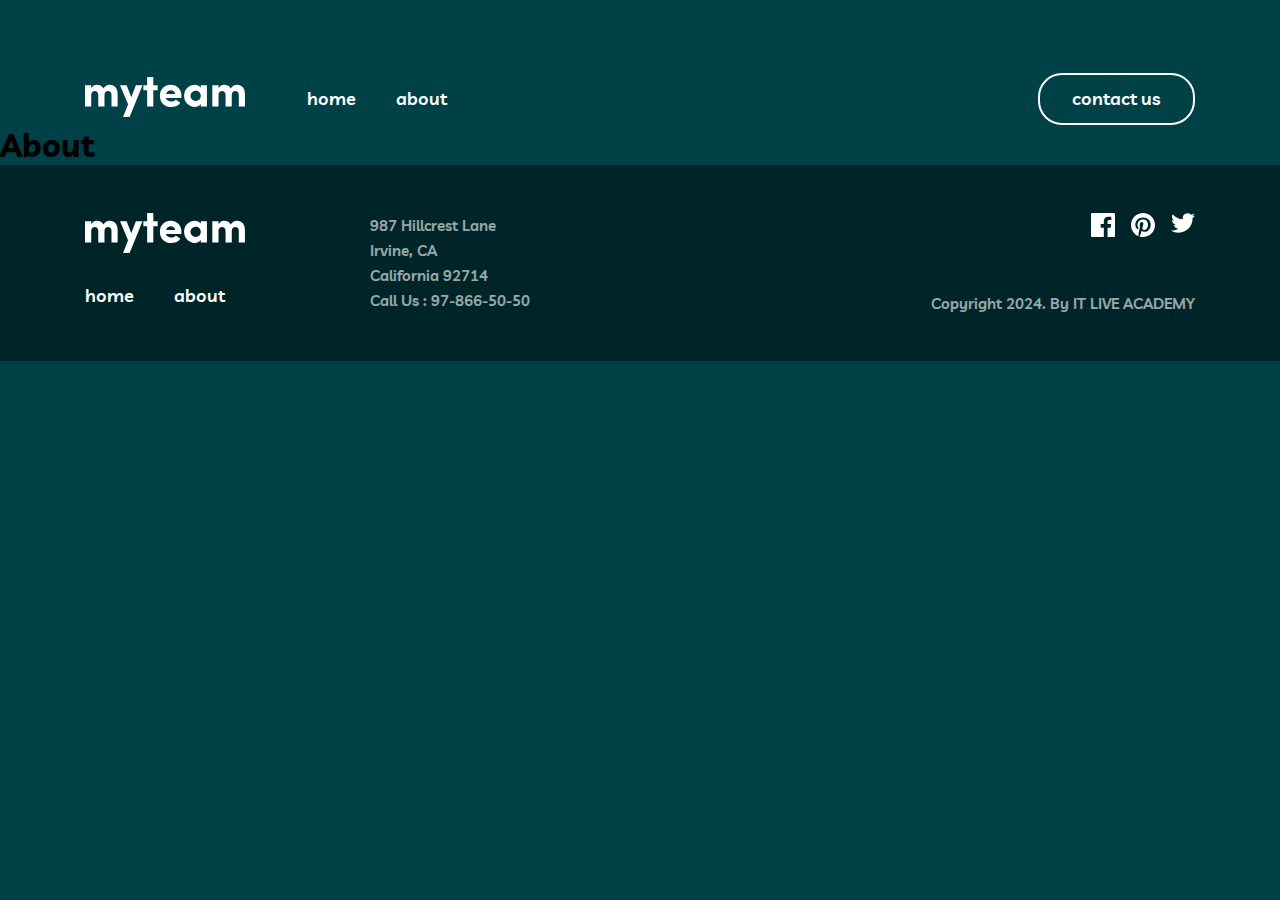
==== about.html @ dbf1fd22 "header and footer section add about  and contact page" ====
<!DOCTYPE html>
<html lang="en">
<head>
  <meta charset="UTF-8">
  <meta name="viewport" content="width=device-width, initial-scale=1.0">

  <link rel="icon" type="image/png" sizes="32x32" href="./img/favicon-32x32.png">
  
  <title>About Page | myteam website </title>
    <!-- links main.css file -->
    <link rel="stylesheet" href="./css/main.css">
</head>
<body>

     <!-- SITE-HEADER -->
  <div class="site-header-hero">
    <header class="site-header header">
      <div class="container d-flex">
        <a href="#!" class="site-header__logo logo">
          <img src="./img/logo.svg" alt="Site logo" class="logo-image">
        </a>

        <div class="site-menu__bar">
          <span class="site-menu__line"></span>
        </div>
        <nav class="header-nav nav">
          <ul class="nav-list">
            <li class="nav-item">
              <a href="./index.html" class="nav-link">home</a>
            </li>
            <li class="nav-item">
              <a href="./about.html" class="nav-link">about</a>
            </li>
          </ul>
          <a href="#!" class="site-header__link contact-us primary-btn">contact us</a>
          
        </nav>
       
      </div>
    </header>
   
   
  </div>
  <!-- SITE-HEADER -->

  <!-- about-section -->
  <section class="about">
    <h1>About</h1>
  </section>
    <!-- about-section -->

     <!-- SITE-FOOTER -->
  <footer class="site-footer">
    <div class="container">
      <div class="footer-info">
        <div class="footer-menu">
          <div class="footer-menu__list">
            <a href="" class="footer-logo logo">
              <img src="./img/logo.svg" alt="Site logo" class="footer-logo__image">
            </a>
            <ul class="nav-list">
              <li class="nav-item">
                <a href="#!" class="nav-link">home</a>
              </li>
              <li class="nav-item">
                <a href="#!" class="nav-link">about</a>
              </li>
            </ul>
          </div>
          <p class="footer-contact">
            987  Hillcrest Lane <br>Irvine, CA <br> California  92714 <br>Call Us : <a href="tel:998978665050" class="footer-contact__phone">97-866-50-50</a>
          </p>
        </div>
        <div class="footer-social social">
          <ul class="social-list">
            <a href="#!" class="social-link">
              <svg xmlns="http://www.w3.org/2000/svg" width="24" height="24" viewBox="0 0 24 24" fill="none">
                <path d="M22.675 0H1.325C0.593 0 0 0.593 0 1.325V22.676C0 23.407 0.593 24 1.325 24H12.82V14.706H9.692V11.084H12.82V8.413C12.82 5.313 14.713 3.625 17.479 3.625C18.804 3.625 19.942 3.724 20.274 3.768V7.008L18.356 7.009C16.852 7.009 16.561 7.724 16.561 8.772V11.085H20.148L19.681 14.707H16.561V24H22.677C23.407 24 24 23.407 24 22.675V1.325C24 0.593 23.407 0 22.675 0Z" fill="currentColor"/>
                </svg>
            </a>
            <a href="#!" class="social-link">
              <svg xmlns="http://www.w3.org/2000/svg" width="24" height="24" viewBox="0 0 24 24" fill="none">
                <path d="M12 0C5.373 0 0 5.372 0 12C0 17.084 3.163 21.426 7.627 23.174C7.522 22.225 7.427 20.769 7.669 19.733C7.887 18.796 9.076 13.768 9.076 13.768C9.076 13.768 8.717 13.049 8.717 11.986C8.717 10.318 9.684 9.072 10.888 9.072C11.911 9.072 12.406 9.841 12.406 10.762C12.406 11.791 11.751 13.33 11.412 14.757C11.129 15.951 12.011 16.926 13.189 16.926C15.322 16.926 16.961 14.677 16.961 11.431C16.961 8.558 14.897 6.549 11.949 6.549C8.535 6.549 6.531 9.11 6.531 11.756C6.531 12.787 6.928 13.894 7.424 14.494C7.522 14.613 7.536 14.718 7.507 14.839L7.174 16.199C7.121 16.419 7 16.466 6.772 16.36C5.273 15.662 4.336 13.471 4.336 11.711C4.336 7.926 7.086 4.449 12.265 4.449C16.428 4.449 19.663 7.416 19.663 11.38C19.663 15.516 17.056 18.844 13.436 18.844C12.22 18.844 11.077 18.213 10.686 17.466L9.938 20.319C9.667 21.362 8.936 22.669 8.446 23.465C9.57 23.812 10.763 24 12 24C18.627 24 24 18.627 24 12C24 5.372 18.627 0 12 0Z" fill="currentColor"/>
                </svg>
            </a>
            <a href="#!" class="social-link">
              <svg xmlns="http://www.w3.org/2000/svg" width="24" height="20" viewBox="0 0 24 20" fill="none">
                <path d="M24 2.55699C23.117 2.94899 22.168 3.21299 21.172 3.33199C22.189 2.72299 22.97 1.75799 23.337 0.607986C22.386 1.17199 21.332 1.58199 20.21 1.80299C19.313 0.845986 18.032 0.247986 16.616 0.247986C13.437 0.247986 11.101 3.21399 11.819 6.29299C7.728 6.08799 4.1 4.12799 1.671 1.14899C0.381 3.36199 1.002 6.25699 3.194 7.72299C2.388 7.69699 1.628 7.47599 0.965 7.10699C0.911 9.38799 2.546 11.522 4.914 11.997C4.221 12.185 3.462 12.229 2.69 12.081C3.316 14.037 5.134 15.46 7.29 15.5C5.22 17.123 2.612 17.848 0 17.54C2.179 18.937 4.768 19.752 7.548 19.752C16.69 19.752 21.855 12.031 21.543 5.10599C22.505 4.41099 23.34 3.54399 24 2.55699Z" fill="currentColor"/>
                </svg>
            </a>
          </ul>
          <p class="footer-text">Copyright 2024. By IT LIVE ACADEMY</p>
        </div>
        
      </div>
    </div>
  </footer>
  <!-- SITE-FOOTER -->
  

</body>
</html>
---- css/main.css ----
@import url(./fonts.css);

/* CUSTOM PROPS */

:root {
    --Midnight-Green: #014E56;
    --Light-Coral: #F67E7E;
    --White: #fff;
    --Rapture-Blue: #79C8C7;
    --Police-Blue: #2C6269;
    --Deep-Jungle-Green: #004047;
    --Sacramento-State-Green: #012F34;
    --Dark-Green: #002529;
    --Levvic-font: "Livvic";
}

/* GLOBAL STYLES */

* {
    margin: 0;
    padding: 0;
    box-sizing: border-box;
}

a {
    text-decoration: none;
}

ul {
    list-style: none;
}

/* CONTAINER */

.container {
    max-width: 1158px;
    width: 100%;
    padding-left: 24px;
    padding-right: 24px;
    margin: auto;
}
/* BODY */

body {
    background-color: var(--Deep-Jungle-Green);
    font-family: var(--Levvic-font);
    /* height: 2000px; */
}

/* D-FLEX */
.d-flex {
    display: flex;
    justify-content: space-between;
    align-items: center;
    overflow: hidden;
}
/* ALL-BTN */
.primary-btn {
    display: block;
    padding: 10px 32px;
    border-radius: 24px;
    border: 2px solid var(--White);
    text-align: center;
    font-family: var(--Levvic-font);
    font-weight: 600;
    line-height: 28px;
    font-size: 18px;
    background-color: transparent;
    width: max-content;
    color: var(--White);
    transition: .4s;
   
}

.primary-btn:hover {
    background-color: var(--White);
    color: var(--Dark-Green);
    cursor: pointer;
}

.primary-btn:active {
    opacity: 0.25;
    background-color: transparent;
    color: var(--White);
}

.secondary-btn {
    display: block;
    padding: 10px 32px;
    border-radius: 24px;
    border: 2px solid var(--White);
    text-align: center;
    font-family: var(--Levvic-font);
    font-weight: 600;
    line-height: 28px;
    font-size: 18px;
    background-color: var(--White);
    width: max-content;
    color: var(--Dark-Green);
    transition: .4s;
}

.secondary-btn:hover {
    background-color: var(--Rapture-Blue);
    border: 2px solid var(--Rapture-Blue);
}

.secondary-btn:active {
    opacity: 0.25;
    background-color: var(--White);
    color: var(--Dark-Green);
}

/* SITE-HEADER */

.site-header-hero {
    overflow: hidden;
}
.site-header {
    padding-top: 73px;
}
.nav {
    width: 80%;
    display: flex;
    align-items: center;
    column-gap: 80px;
    justify-content: space-between;
}

.logo {
    display: block;
}
.logo-image {
    width: 160px;
    height: 40px;
    object-fit: cover;
}
.nav-list {
    display: flex;
    column-gap: 40px;
}

.nav-link {
    color: var(--White);
    font-size: 18px;
    font-weight: 600;
    line-height: 28px;
    transition: .4s;
    
}

.nav-link:hover {
    color: var(--Light-Coral);
    cursor: pointer;
}


/* SITE-HEADER */


/* SITE-HERO */

.site-hero {
    /* padding-top: 129px; */
    display: flex;
    align-items: center;
    height: 100vh;
    position: relative;
}

.site-hero__title {
    max-width: 635px;
    width: 100%;
    font-size: 100px;
    font-weight: 700;
    line-height: 100px;
    color: var(--White);
}
.site-hero__span {
    color: var(--Light-Coral);
}

.site-hero__desc {
    max-width: 445px;
    width: 100%;
    color: var(--White);
    font-size: 18px;
    font-weight: 600;
    line-height: 28px;
}

.site-hero__bottom--img {
    position: absolute;
    bottom: 0;
    object-fit: cover;
   
}

.site-hero__desc::before {
    content: "";
    display: block;
    width: 50px;
    height: 4px;
    background-color: var(--Rapture-Blue);
    margin-bottom: 79px;

}

.site-hero__content::before {
    content: url(../img/bg-befor.png);
    position: absolute;
    left: -10px;
}
/* SITE-HERO */

/* OFFER SECTION */
.offer {
    background-color: var(--Dark-Green);
    padding-top: 198px;
    padding-bottom: 198px;
    position: relative;
    overflow: hidden;
}

.offer::after {
    content: url(../img/bg-pattern-home-3.svg);
    position: absolute;
    right: -100px;
    bottom: 0;
}

.offer-content {
    display: flex;
    justify-content: space-between;
}
.offer-title {
    max-width: 445px;
    width: 100%;
    font-size: 48px;
    font-weight: 700;
    line-height: 48px;
    color: var(--White);
    position: relative;
   
}
.offer-title::before {
    content: "";
    display: block;
    width: 50px;
    height: 4px;
    background-color: var(--Light-Coral);
    position: absolute;
    top: -54px;

 
}

.offer-bulid {
    display: flex;
    flex-direction: column;
    row-gap: 32px;
}
.offer-bulid__item {
    display: flex;
    column-gap: 23px;
    /* align-items: center; */
   
}
.offer-bulid__desc {
    display: flex;
    flex-direction: column;
    row-gap: 16px;
}
.offer-bulid__title {
    color: var(--Light-Coral);
    font-size: 18px;
    font-weight: 700;
    line-height: 28px;
}
.offer-bulid__text {
    max-width: 445px;
    width: 100%;
    font-size: 15px;
    font-weight: 600;
    line-height: 25px;
    opacity: .8;
    color: var(--White);

}
/* OFFER SECTION */

/* DELIVERY SECTION */
.delivery {
    padding-top: 140px;
    padding-bottom: 140px;
    position: relative;
}

.delivery::before {
    content: url(../img/bg-pattern-home-4-about-3.svg);
    position: absolute;
    top: 0;
}

.delivery::after {
    content: url(../img/bg-pattern-home-5.svg);
    position: absolute;
    bottom: 0;
    right: 0;
}

.delivery-content {
    display: flex;
    flex-direction: column;
    row-gap: 56px;
}
.delivery-title {
    max-width: 932px;
    width: 100%;
    text-align: center;
    font-size: 48px;
    font-weight: 700;
    line-height: 48px;
    color: var(--White);
    margin: auto;
}
.delivery-title::after {
    content: "success stories.";
    color: var(--Rapture-Blue);
}
.delivery-cards {
    display: flex;
   column-gap: 30px;
}
.delivery-card {
    max-width: 350px;
    width: 100%;
    text-align: center;
}
.delivery-card__desc {
    color: var(--White);
    font-size: 15px;
    font-weight: 600;
    line-height: 25px;
    display: flex;
   
    flex-direction: column;
    align-items: center;
    position: relative;
}

.delivery-card__desc::before {
    content: url(../img/icon-quotes.svg);
    position: absolute;
    top: -30%;
    text-align: center;
    z-index: -1;
   
}
.delivery-card__body {
    margin-top: 24px;
    margin-bottom: 32px;
}
.delivery-card__name {
    color: var(--Rapture-Blue);
    font-size: 18px;
    font-weight: 700;
    line-height: 28px;
}
.delivery-card__jobs {
    font-size: 13px;
    font-weight: 500;
    line-height: 18px;
    color: var(--White);
    font-style: italic;
}
.delivery-card__ava {
    width: 62px;
    height: 62px;
    border-radius: 50%;
    overflow: hidden;
    border: 2px solid #C4FFFE;
    margin: auto;
}
.delivery-card__ava--img {
    width: 100%;
    height: 100%;
    border-radius: 50%;
    object-fit: cover;
}
/* DELIVERY SECTION */

/* CONTACT SECTION */

.contact {
    background-color: var(--Light-Coral);
    padding-top: 76px;
    padding-bottom: 76px;
    position: relative;
    overflow: hidden;
}
.contact::before {
    content: url(../img/bg-pattern-home-6-about-5.svg);
    position: absolute;
    bottom: -5px;
}
.contact-content {
    display: flex;
    justify-content: space-around;
    align-items: center;
}
.contact-title {
    font-size: 48px;
    font-weight: 700;
    line-height: 48px;
    color: var(--Sacramento-State-Green);
}
.contact-btn {
    border: 2px solid var(--Sacramento-State-Green);
    color: var(--Sacramento-State-Green);
}

.contact-btn:hover {
    background-color: var(--Sacramento-State-Green);
    color: var(--White);
}


/* CONTACT SECTION */


/* SITE FOOTER */
.site-footer {
    background-color: var(--Dark-Green);
    padding-top: 48px;
    padding-bottom: 48px;
}
.footer-info {
    display: flex;
    justify-content: space-between;
}
.footer-menu {
    display: flex;
    column-gap: 125px;
}
.footer-menu__list {
    display: flex;
    flex-direction: column;
    row-gap: 25px;
}

.footer-logo__image {
}


.footer-contact {
    color: var(--White);
    font-size: 15px;
    font-weight: 600;
    line-height: 25px;
    opacity: .6;
}
.footer-contact__phone {
    color: var(--White);
}

.social {
    text-align: end;
    display: flex;
    flex-direction: column;
    justify-content: space-between;
}
.social-list {
    display: flex;
    column-gap: 16px;
    justify-content: flex-end;
}

.footer-text {
    font-size: 15px;
    font-weight: 600;
    color: var(--White);
    opacity: 0.6;
}
.social-link {
    color: var(--White);
    transition: .4s;
}
.social-link:hover {
    color: var(--Light-Coral);
}
/* SITE FOOTER */
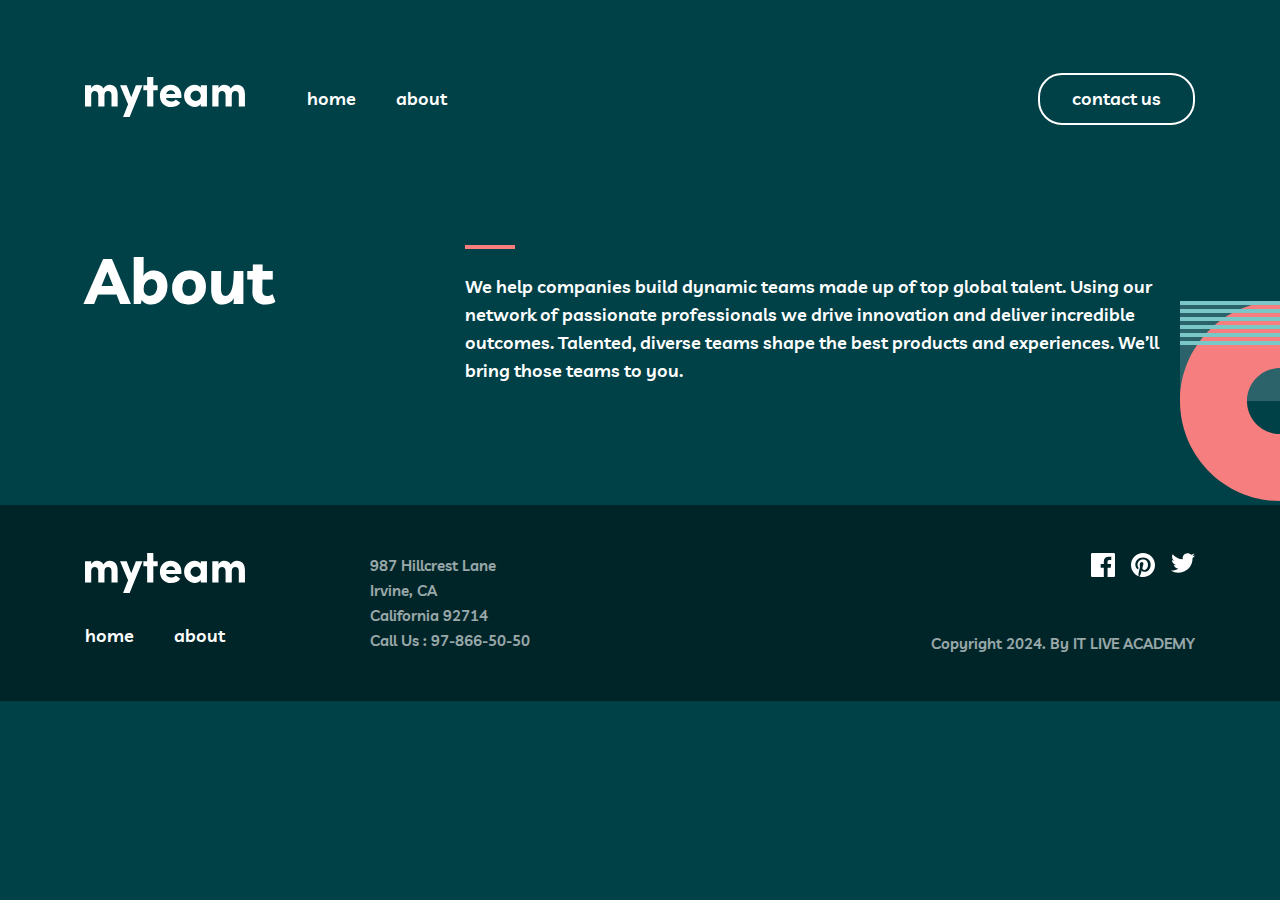
==== commit e86a438e: "add about page about companies section" ====
--- a/about.html
+++ b/about.html
@@ -9,6 +9,8 @@
   <title>About Page | myteam website </title>
     <!-- links main.css file -->
     <link rel="stylesheet" href="./css/main.css">
+    <!-- links medida css file -->
+    <link rel="stylesheet" href="./css/media.css">
 </head>
 <body>
 
@@ -45,7 +47,14 @@
 
   <!-- about-section -->
   <section class="about">
-    <h1>About</h1>
+      <div class="about-companies">
+        <div class="container">
+         <div class="about-content">
+          <h1 class="about-title">About</h1>
+          <p class="about-desc">We help companies build dynamic teams made up of top global talent. Using our network of passionate professionals we drive innovation and deliver incredible outcomes. Talented, diverse teams shape the best products and experiences. We’ll bring those teams to you.</p>
+         </div>
+        </div>
+      </div>
   </section>
     <!-- about-section -->
 
--- a/css/main.css
+++ b/css/main.css
@@ -429,6 +429,54 @@
 /* CONTACT SECTION */
 
 
+/* ABOUT PAGE */
+
+    /* ABOUT COMPANIES */
+    .about-companies {
+        padding-top: 120px;
+        padding-bottom: 120px;
+        position: relative;
+        overflow: hidden;
+    }
+    .about-companies::after {
+        content: url(../img/bg-pattern-about-1-mobile-nav-1.svg);
+        position: absolute;
+        right: -100px;
+        bottom: 0;
+    }
+    .about-content {
+        display: flex;
+        justify-content: space-between;
+    }
+    .about-title {
+        color: var(--White);
+        font-size: 64px;
+        font-weight: 700;
+        line-height: 70px;
+    }
+    .about-desc {
+        max-width: 730px;
+        width: 100%;
+        font-size: 18px;
+        font-weight: 600;
+        line-height: 28px;
+        color: var(--White);
+        display: flex;
+        flex-direction: column;
+        row-gap: 24px;
+    }
+
+    .about-desc::before {
+        content: "";
+        display: block;
+        width: 50px;
+        height: 4px;
+        background-color: var(--Light-Coral);
+    }
+    /* ABOUT COMPANIES */
+/* ABOUT PAGE */
+
+
 /* SITE FOOTER */
 .site-footer {
     background-color: var(--Dark-Green);
--- a/css/media.css
+++ b/css/media.css
@@ -0,0 +1,346 @@
+@media only screen and (max-width: 768px) {
+    .site-header  {
+        padding-top: 64px;
+    }
+    .logo {
+        margin-right: 48px;
+    }
+
+    .container {
+        padding-left: 40px;
+        padding-right: 40px;
+    }
+    .site-hero__content {
+        display: flex;
+        flex-direction: column;
+        text-align: center;
+        row-gap: 24px;
+    }
+    .site-hero__content::before {
+        display: none;
+    }
+    .site-hero__title {
+        font-size: 64px;
+        line-height: 56px;
+        margin-top: 100px;
+    }
+    .site-hero__desc {
+        max-width: 457px;
+        width: 100%;
+        font-size: 15px;
+        font-weight: 600;
+        line-height: 28px;
+    }
+    .site-hero__desc::before {
+        display: none;
+    }
+    .site-hero__text {
+        display: flex;
+        flex-direction: column;
+        row-gap: 100px;
+    }
+    .site-hero__bottom--img {
+        position: unset;
+    }
+
+    /* OFFER SECTION */
+    .offer {
+        padding-top: 136px;
+        padding-bottom: 136px;
+    }
+
+    .offer::after {
+        top: 0;
+    }
+    .offer-content {
+        max-width: 573px;
+        width: 100%;
+        margin: auto;
+        flex-wrap: wrap;
+        row-gap: 64px;
+    }
+    .offer-title {
+        font-size: 32px;
+        line-height: 32px;
+    }
+    .offer-bulid__text  {
+        max-width: 478px;
+        width: 100%;
+    }
+    /* OFFER SECTION */
+
+    /* DELIVERY SECTION */
+    .delivery-content {
+        max-width: 573px;
+        width: 100%;
+        margin: auto;
+        display: flex;
+        flex-direction: column;
+        row-gap: 84px;
+    }
+    .delivery  {
+        padding-top: 100px;
+        padding-bottom: 100px;
+    }
+    .delivery-title  {
+        font-size: 38px;
+        line-height: 32px;
+    }
+    .delivery-cards {
+        flex-wrap: wrap;
+        width: 100%;
+        justify-content: center;
+        row-gap: 84px;
+    }
+    .delivery-card {
+        max-width: unset;
+        width: 100%;
+        text-align: center;
+    }
+    /* DELIVERY SECTION */
+
+    /* CONTACT SECTION */
+    .contact::before {
+        content: url(../img/bg-pattern-home-6-about-5.svg);
+        position: absolute;
+        bottom: -14%;
+    }
+    .contact-content {
+        justify-content: space-evenly;
+    }
+    .contact-title  {
+        font-size: 32px;
+        line-height: 32px;
+    }
+    /* CONTACT SECTION */
+
+    /* SITE FOOTER */
+    .site-footer {
+        padding-top: 56px;
+        padding-bottom: 56px;
+    }
+    .footer-info {
+        flex-wrap: wrap;
+        display: unset;
+        row-gap: 34px;
+    }
+    .footer-menu {
+       justify-content: space-between;
+       margin-bottom: 34px;
+    }
+    .social {
+        flex-direction: row;
+        justify-content: space-between;
+    }
+    .footer-contact {
+        text-align: end;
+    }
+    /* SITE FOOTER */
+}
+
+ @media only screen and (max-width: 576px) { 
+    .site-header {
+        overflow-x: scroll;
+    }
+    .container {
+        padding-left: 24px;
+        padding-right: 24px;
+    }
+
+    .site-menu__bar {
+        width: 20px ;
+        height: 17px;
+        z-index: 99 ;
+        display: flex;
+        flex-direction: column;
+        justify-content: center;
+    }
+    .site-menu__line {
+        display: block !important;
+        width: 100%;
+        height: 2px;
+        background-color: var(--White);
+        position: relative;
+        transition: .4s;
+    }
+    .site-menu__line::before {
+        content: "";
+        display: block;
+        width: 100%;
+        height: 100%;
+        background-color: var(--White);
+        position: absolute;
+        top: -6px;
+        transition: .4s;
+    }
+    .site-menu__line::after {
+        content: "";
+        display: block;
+        width: 100%;
+        height: 100%;
+        background-color: var(--White);
+        position: absolute;
+        top: 6px;
+        transition: .4s;
+    }
+
+    .site-menu__bar:hover .site-menu__line::before {
+        transform: rotate(45deg);
+        top: 0;
+       
+    }
+    .site-menu__bar:hover .site-menu__line::after {
+        transform: rotate(-45deg);
+        top: 0;
+       
+    }
+
+    .site-menu__bar:hover .site-menu__line {
+        background-color: transparent;
+    }
+
+    .site-menu__bar:hover ~ .nav {
+        opacity: 1;
+    }
+    .nav {
+        position: absolute;
+        top: 0;
+        right: 0;
+        width: 255px;
+        height: 100vh;
+        flex-direction: column;
+        justify-content: center;
+        background-color: #2C6269;
+        opacity: 0;
+        transition: .4s;
+        row-gap: 36px;
+        z-index: 55;
+    }
+    .nav-list {
+        display: flex;
+        flex-direction: column;
+        row-gap: 24px;
+       
+    }
+
+    /* OFFER SECTION */
+    .offer {
+        padding-top: 100px;
+        padding-bottom: 64px;
+    }
+
+    .offer-content {
+        max-width: 573px;
+        width: 100%;
+        margin: auto;
+        flex-wrap: wrap;
+        row-gap: 64px;
+    }
+    .offer-title {
+        max-width: 240px;
+        width: 100%;
+        font-size: 32px;
+        line-height: 32px;
+    }
+
+    .offer-bulid__item {
+        flex-wrap: wrap;
+        text-align: center;
+        justify-content: center;
+        row-gap: 16px;
+    }
+    .offer-bulid__desc {
+        row-gap: 8px;
+    }
+    .offer-bulid__text  {
+        max-width: 478px;
+        width: 100%;
+        line-height: 25px;
+    }
+    .offer-bulid {
+        row-gap: 48px;
+    }
+    /* OFFER SECTION */
+
+     /* DELIVERY SECTION */
+     .delivery-content {
+        margin: auto;
+        display: flex;
+        flex-direction: column;
+        row-gap: 84px;
+    }
+    .delivery  {
+        padding-top: 100px;
+        padding-bottom: 100px;
+    }
+    .delivery-title  {
+        font-size: 32px;
+        line-height: 32px;
+    }
+    .delivery-cards {
+        flex-wrap: wrap;
+        width: 100%;
+        justify-content: center;
+        row-gap: 84px;
+    }
+    .delivery-card {
+        max-width: unset;
+        width: 100%;
+        text-align: center;
+    }
+    /* DELIVERY SECTION */
+
+    /* CONTACT SECTION */
+    .contact-content {
+        max-width: 327px;
+        width: 100%;
+        flex-wrap: wrap;
+    
+        text-align: center;
+        margin: auto;
+        row-gap: 24px;
+    }
+    /* CONTACT SECTION */
+       /* SITE FOOTER */
+
+    .site-footer {
+        padding-top: 66px;
+        padding-bottom: 66px;
+    }
+    .footer-info {
+        flex-wrap: wrap;
+        display: unset;
+        row-gap: 34px;
+    }
+    .footer-menu {
+      display: flex;
+      flex-wrap: wrap;
+       margin-bottom: 34px;
+       justify-content: center;
+    }
+   .site-footer .nav-list  {
+    flex-direction: row;
+    justify-content: center;
+    }
+    .logo {
+        margin-right: unset;
+        text-align: center;
+    }
+    .footer-logo__image {
+        width: 96px;
+    }
+    .social {
+        flex-direction: row;
+        justify-content: center;
+        flex-wrap: wrap;
+        row-gap: 16px;
+
+    }
+    .footer-contact {
+        text-align: center;
+        margin-top: 24px;
+        margin-bottom: 6px;
+    }
+    /* SITE FOOTER */
+}
+
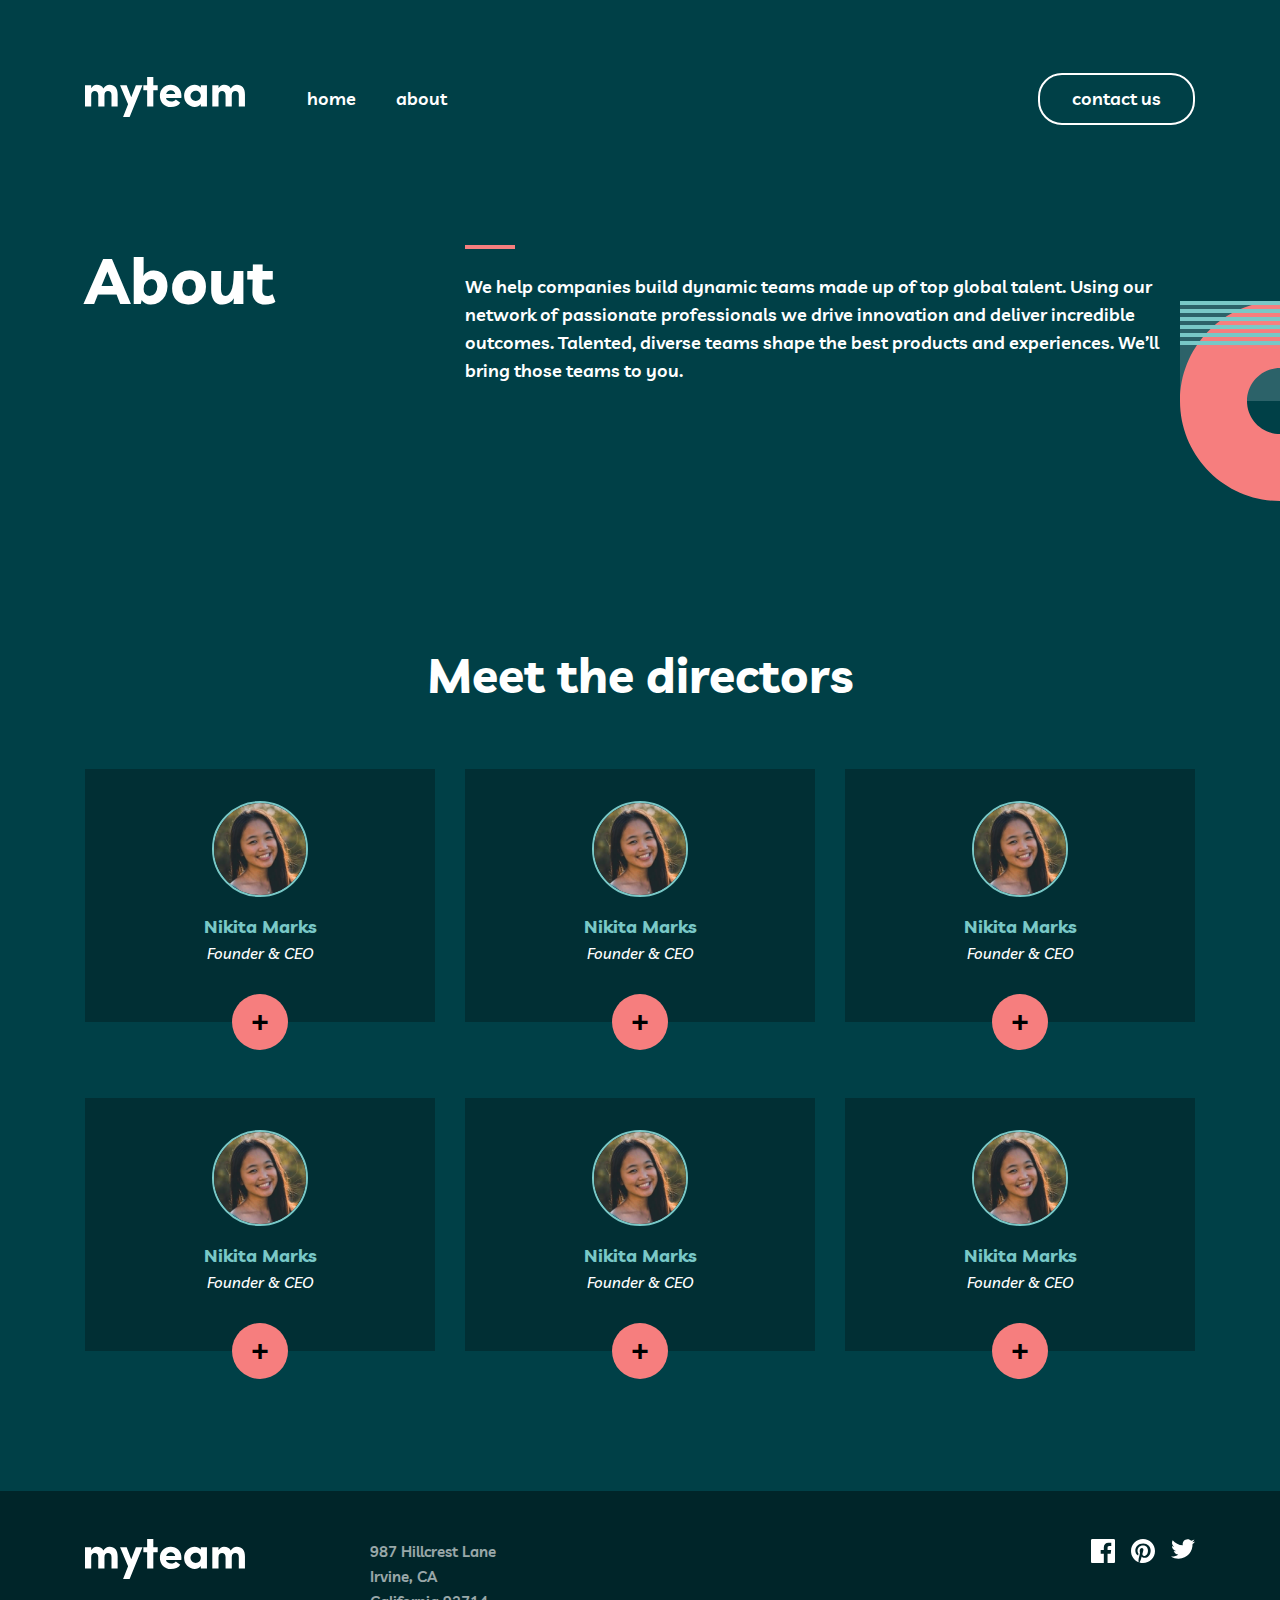
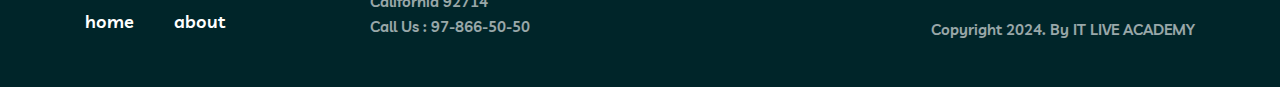
==== commit 9d4a16e6: "add team about section" ====
--- a/about.html
+++ b/about.html
@@ -55,6 +55,164 @@
          </div>
         </div>
       </div>
+
+      <div class="about-team team">
+        <div class="container">
+          <h2 class="team-title">Meet the directors</h2>
+          <div class="team-cards">
+            <div class="team-card">
+                <div class="team-ava">
+                  <img src="./img/avatar-nikita.jpg" alt="Founder SEO" class="team-ava__image">
+                </div>
+                <h4 class="team-person__name">Nikita Marks</h4>
+                <span class="team-person__job">Founder & CEO</span>
+                <button class="team-about__more">+</button>
+
+                <div class="team-card__content">
+                  <h4 class="team-person__name">Nikita Marks</h4>
+                  <p class="team-person__desc">“Empowered teams create truly amazing products. Set the north star and let them follow it.”</p>
+                  <ul class="team-person__social ">
+                    <a href="#!" class="social-link">
+                      <svg xmlns="http://www.w3.org/2000/svg" width="24" height="20" viewBox="0 0 24 20" fill="none">
+                        <path d="M24 2.309C23.117 2.701 22.168 2.965 21.172 3.084C22.189 2.475 22.97 1.51 23.337 0.36C22.386 0.924 21.332 1.334 20.21 1.555C19.313 0.598 18.032 0 16.616 0C13.437 0 11.101 2.966 11.819 6.045C7.728 5.84 4.1 3.88 1.671 0.901C0.381 3.114 1.002 6.009 3.194 7.475C2.388 7.449 1.628 7.228 0.965 6.859C0.911 9.14 2.546 11.274 4.914 11.749C4.221 11.937 3.462 11.981 2.69 11.833C3.316 13.789 5.134 15.212 7.29 15.252C5.22 16.875 2.612 17.6 0 17.292C2.179 18.689 4.768 19.504 7.548 19.504C16.69 19.504 21.855 11.783 21.543 4.858C22.505 4.163 23.34 3.296 24 2.309Z" fill="currentColor"/>
+                        </svg>
+                    </a>
+                    <a href="#!" class="social-link">
+                      <svg xmlns="http://www.w3.org/2000/svg" width="20" height="20" viewBox="0 0 20 20" fill="none">
+                        <path fill-rule="evenodd" clip-rule="evenodd" d="M2 0H18C19.1 0 20 0.9 20 2V18C20 19.1 19.1 20 18 20H2C0.9 20 0 19.1 0 18V2C0 0.9 0.9 0 2 0ZM6 17V8H3V17H6ZM4.5 6.3C3.5 6.3 2.7 5.5 2.7 4.5C2.7 3.5 3.5 2.7 4.5 2.7C5.5 2.7 6.3 3.5 6.3 4.5C6.3 5.5 5.5 6.3 4.5 6.3ZM14 17H17V11.3C17 9.4 15.4 7.8 13.5 7.8C12.6 7.8 11.5 8.4 11 9.2V8H8V17H11V11.7C11 10.9 11.7 10.2 12.5 10.2C13.3 10.2 14 10.9 14 11.7V17Z" fill="currentColor"/>
+                        </svg>
+                    </a>
+                  </ul>
+                </div>
+            </div>
+            <div class="team-card">
+              <div class="team-ava">
+                <img src="./img/avatar-nikita.jpg" alt="Founder SEO" class="team-ava__image">
+              </div>
+              <h4 class="team-person__name">Nikita Marks</h4>
+              <span class="team-person__job">Founder & CEO</span>
+              <button class="team-about__more">+</button>
+
+              <div class="team-card__content">
+                <h4 class="team-person__name">Nikita Marks</h4>
+                <p class="team-person__desc">“Empowered teams create truly amazing products. Set the north star and let them follow it.”</p>
+                <ul class="team-person__social ">
+                  <a href="#!" class="social-link">
+                    <svg xmlns="http://www.w3.org/2000/svg" width="24" height="20" viewBox="0 0 24 20" fill="none">
+                      <path d="M24 2.309C23.117 2.701 22.168 2.965 21.172 3.084C22.189 2.475 22.97 1.51 23.337 0.36C22.386 0.924 21.332 1.334 20.21 1.555C19.313 0.598 18.032 0 16.616 0C13.437 0 11.101 2.966 11.819 6.045C7.728 5.84 4.1 3.88 1.671 0.901C0.381 3.114 1.002 6.009 3.194 7.475C2.388 7.449 1.628 7.228 0.965 6.859C0.911 9.14 2.546 11.274 4.914 11.749C4.221 11.937 3.462 11.981 2.69 11.833C3.316 13.789 5.134 15.212 7.29 15.252C5.22 16.875 2.612 17.6 0 17.292C2.179 18.689 4.768 19.504 7.548 19.504C16.69 19.504 21.855 11.783 21.543 4.858C22.505 4.163 23.34 3.296 24 2.309Z" fill="currentColor"/>
+                      </svg>
+                  </a>
+                  <a href="#!" class="social-link">
+                    <svg xmlns="http://www.w3.org/2000/svg" width="20" height="20" viewBox="0 0 20 20" fill="none">
+                      <path fill-rule="evenodd" clip-rule="evenodd" d="M2 0H18C19.1 0 20 0.9 20 2V18C20 19.1 19.1 20 18 20H2C0.9 20 0 19.1 0 18V2C0 0.9 0.9 0 2 0ZM6 17V8H3V17H6ZM4.5 6.3C3.5 6.3 2.7 5.5 2.7 4.5C2.7 3.5 3.5 2.7 4.5 2.7C5.5 2.7 6.3 3.5 6.3 4.5C6.3 5.5 5.5 6.3 4.5 6.3ZM14 17H17V11.3C17 9.4 15.4 7.8 13.5 7.8C12.6 7.8 11.5 8.4 11 9.2V8H8V17H11V11.7C11 10.9 11.7 10.2 12.5 10.2C13.3 10.2 14 10.9 14 11.7V17Z" fill="currentColor"/>
+                      </svg>
+                  </a>
+                </ul>
+              </div>
+            </div>
+            <div class="team-card">
+              <div class="team-ava">
+                <img src="./img/avatar-nikita.jpg" alt="Founder SEO" class="team-ava__image">
+              </div>
+              <h4 class="team-person__name">Nikita Marks</h4>
+              <span class="team-person__job">Founder & CEO</span>
+              <button class="team-about__more">+</button>
+
+              <div class="team-card__content">
+                <h4 class="team-person__name">Nikita Marks</h4>
+                <p class="team-person__desc">“Empowered teams create truly amazing products. Set the north star and let them follow it.”</p>
+                <ul class="team-person__social ">
+                  <a href="#!" class="social-link">
+                    <svg xmlns="http://www.w3.org/2000/svg" width="24" height="20" viewBox="0 0 24 20" fill="none">
+                      <path d="M24 2.309C23.117 2.701 22.168 2.965 21.172 3.084C22.189 2.475 22.97 1.51 23.337 0.36C22.386 0.924 21.332 1.334 20.21 1.555C19.313 0.598 18.032 0 16.616 0C13.437 0 11.101 2.966 11.819 6.045C7.728 5.84 4.1 3.88 1.671 0.901C0.381 3.114 1.002 6.009 3.194 7.475C2.388 7.449 1.628 7.228 0.965 6.859C0.911 9.14 2.546 11.274 4.914 11.749C4.221 11.937 3.462 11.981 2.69 11.833C3.316 13.789 5.134 15.212 7.29 15.252C5.22 16.875 2.612 17.6 0 17.292C2.179 18.689 4.768 19.504 7.548 19.504C16.69 19.504 21.855 11.783 21.543 4.858C22.505 4.163 23.34 3.296 24 2.309Z" fill="currentColor"/>
+                      </svg>
+                  </a>
+                  <a href="#!" class="social-link">
+                    <svg xmlns="http://www.w3.org/2000/svg" width="20" height="20" viewBox="0 0 20 20" fill="none">
+                      <path fill-rule="evenodd" clip-rule="evenodd" d="M2 0H18C19.1 0 20 0.9 20 2V18C20 19.1 19.1 20 18 20H2C0.9 20 0 19.1 0 18V2C0 0.9 0.9 0 2 0ZM6 17V8H3V17H6ZM4.5 6.3C3.5 6.3 2.7 5.5 2.7 4.5C2.7 3.5 3.5 2.7 4.5 2.7C5.5 2.7 6.3 3.5 6.3 4.5C6.3 5.5 5.5 6.3 4.5 6.3ZM14 17H17V11.3C17 9.4 15.4 7.8 13.5 7.8C12.6 7.8 11.5 8.4 11 9.2V8H8V17H11V11.7C11 10.9 11.7 10.2 12.5 10.2C13.3 10.2 14 10.9 14 11.7V17Z" fill="currentColor"/>
+                      </svg>
+                  </a>
+                </ul>
+              </div>
+            </div>
+            <div class="team-card">
+              <div class="team-ava">
+                <img src="./img/avatar-nikita.jpg" alt="Founder SEO" class="team-ava__image">
+              </div>
+              <h4 class="team-person__name">Nikita Marks</h4>
+              <span class="team-person__job">Founder & CEO</span>
+              <button class="team-about__more">+</button>
+
+              <div class="team-card__content">
+                <h4 class="team-person__name">Nikita Marks</h4>
+                <p class="team-person__desc">“Empowered teams create truly amazing products. Set the north star and let them follow it.”</p>
+                <ul class="team-person__social ">
+                  <a href="#!" class="social-link">
+                    <svg xmlns="http://www.w3.org/2000/svg" width="24" height="20" viewBox="0 0 24 20" fill="none">
+                      <path d="M24 2.309C23.117 2.701 22.168 2.965 21.172 3.084C22.189 2.475 22.97 1.51 23.337 0.36C22.386 0.924 21.332 1.334 20.21 1.555C19.313 0.598 18.032 0 16.616 0C13.437 0 11.101 2.966 11.819 6.045C7.728 5.84 4.1 3.88 1.671 0.901C0.381 3.114 1.002 6.009 3.194 7.475C2.388 7.449 1.628 7.228 0.965 6.859C0.911 9.14 2.546 11.274 4.914 11.749C4.221 11.937 3.462 11.981 2.69 11.833C3.316 13.789 5.134 15.212 7.29 15.252C5.22 16.875 2.612 17.6 0 17.292C2.179 18.689 4.768 19.504 7.548 19.504C16.69 19.504 21.855 11.783 21.543 4.858C22.505 4.163 23.34 3.296 24 2.309Z" fill="currentColor"/>
+                      </svg>
+                  </a>
+                  <a href="#!" class="social-link">
+                    <svg xmlns="http://www.w3.org/2000/svg" width="20" height="20" viewBox="0 0 20 20" fill="none">
+                      <path fill-rule="evenodd" clip-rule="evenodd" d="M2 0H18C19.1 0 20 0.9 20 2V18C20 19.1 19.1 20 18 20H2C0.9 20 0 19.1 0 18V2C0 0.9 0.9 0 2 0ZM6 17V8H3V17H6ZM4.5 6.3C3.5 6.3 2.7 5.5 2.7 4.5C2.7 3.5 3.5 2.7 4.5 2.7C5.5 2.7 6.3 3.5 6.3 4.5C6.3 5.5 5.5 6.3 4.5 6.3ZM14 17H17V11.3C17 9.4 15.4 7.8 13.5 7.8C12.6 7.8 11.5 8.4 11 9.2V8H8V17H11V11.7C11 10.9 11.7 10.2 12.5 10.2C13.3 10.2 14 10.9 14 11.7V17Z" fill="currentColor"/>
+                      </svg>
+                  </a>
+                </ul>
+              </div>
+            </div>
+            <div class="team-card">
+              <div class="team-ava">
+                <img src="./img/avatar-nikita.jpg" alt="Founder SEO" class="team-ava__image">
+              </div>
+              <h4 class="team-person__name">Nikita Marks</h4>
+              <span class="team-person__job">Founder & CEO</span>
+              <button class="team-about__more">+</button>
+
+              <div class="team-card__content">
+                <h4 class="team-person__name">Nikita Marks</h4>
+                <p class="team-person__desc">“Empowered teams create truly amazing products. Set the north star and let them follow it.”</p>
+                <ul class="team-person__social ">
+                  <a href="#!" class="social-link">
+                    <svg xmlns="http://www.w3.org/2000/svg" width="24" height="20" viewBox="0 0 24 20" fill="none">
+                      <path d="M24 2.309C23.117 2.701 22.168 2.965 21.172 3.084C22.189 2.475 22.97 1.51 23.337 0.36C22.386 0.924 21.332 1.334 20.21 1.555C19.313 0.598 18.032 0 16.616 0C13.437 0 11.101 2.966 11.819 6.045C7.728 5.84 4.1 3.88 1.671 0.901C0.381 3.114 1.002 6.009 3.194 7.475C2.388 7.449 1.628 7.228 0.965 6.859C0.911 9.14 2.546 11.274 4.914 11.749C4.221 11.937 3.462 11.981 2.69 11.833C3.316 13.789 5.134 15.212 7.29 15.252C5.22 16.875 2.612 17.6 0 17.292C2.179 18.689 4.768 19.504 7.548 19.504C16.69 19.504 21.855 11.783 21.543 4.858C22.505 4.163 23.34 3.296 24 2.309Z" fill="currentColor"/>
+                      </svg>
+                  </a>
+                  <a href="#!" class="social-link">
+                    <svg xmlns="http://www.w3.org/2000/svg" width="20" height="20" viewBox="0 0 20 20" fill="none">
+                      <path fill-rule="evenodd" clip-rule="evenodd" d="M2 0H18C19.1 0 20 0.9 20 2V18C20 19.1 19.1 20 18 20H2C0.9 20 0 19.1 0 18V2C0 0.9 0.9 0 2 0ZM6 17V8H3V17H6ZM4.5 6.3C3.5 6.3 2.7 5.5 2.7 4.5C2.7 3.5 3.5 2.7 4.5 2.7C5.5 2.7 6.3 3.5 6.3 4.5C6.3 5.5 5.5 6.3 4.5 6.3ZM14 17H17V11.3C17 9.4 15.4 7.8 13.5 7.8C12.6 7.8 11.5 8.4 11 9.2V8H8V17H11V11.7C11 10.9 11.7 10.2 12.5 10.2C13.3 10.2 14 10.9 14 11.7V17Z" fill="currentColor"/>
+                      </svg>
+                  </a>
+                </ul>
+              </div>
+            </div>
+            <div class="team-card">
+              <div class="team-ava">
+                <img src="./img/avatar-nikita.jpg" alt="Founder SEO" class="team-ava__image">
+              </div>
+              <h4 class="team-person__name">Nikita Marks</h4>
+              <span class="team-person__job">Founder & CEO</span>
+              <button class="team-about__more active">+</button>
+
+              <div class="team-card__content">
+                <h4 class="team-person__name">Nikita Marks</h4>
+                <p class="team-person__desc">“Empowered teams create truly amazing products. Set the north star and let them follow it.”</p>
+                <ul class="team-person__social ">
+                  <a href="#!" class="social-link">
+                    <svg xmlns="http://www.w3.org/2000/svg" width="24" height="20" viewBox="0 0 24 20" fill="none">
+                      <path d="M24 2.309C23.117 2.701 22.168 2.965 21.172 3.084C22.189 2.475 22.97 1.51 23.337 0.36C22.386 0.924 21.332 1.334 20.21 1.555C19.313 0.598 18.032 0 16.616 0C13.437 0 11.101 2.966 11.819 6.045C7.728 5.84 4.1 3.88 1.671 0.901C0.381 3.114 1.002 6.009 3.194 7.475C2.388 7.449 1.628 7.228 0.965 6.859C0.911 9.14 2.546 11.274 4.914 11.749C4.221 11.937 3.462 11.981 2.69 11.833C3.316 13.789 5.134 15.212 7.29 15.252C5.22 16.875 2.612 17.6 0 17.292C2.179 18.689 4.768 19.504 7.548 19.504C16.69 19.504 21.855 11.783 21.543 4.858C22.505 4.163 23.34 3.296 24 2.309Z" fill="currentColor"/>
+                      </svg>
+                  </a>
+                  <a href="#!" class="social-link">
+                    <svg xmlns="http://www.w3.org/2000/svg" width="20" height="20" viewBox="0 0 20 20" fill="none">
+                      <path fill-rule="evenodd" clip-rule="evenodd" d="M2 0H18C19.1 0 20 0.9 20 2V18C20 19.1 19.1 20 18 20H2C0.9 20 0 19.1 0 18V2C0 0.9 0.9 0 2 0ZM6 17V8H3V17H6ZM4.5 6.3C3.5 6.3 2.7 5.5 2.7 4.5C2.7 3.5 3.5 2.7 4.5 2.7C5.5 2.7 6.3 3.5 6.3 4.5C6.3 5.5 5.5 6.3 4.5 6.3ZM14 17H17V11.3C17 9.4 15.4 7.8 13.5 7.8C12.6 7.8 11.5 8.4 11 9.2V8H8V17H11V11.7C11 10.9 11.7 10.2 12.5 10.2C13.3 10.2 14 10.9 14 11.7V17Z" fill="currentColor"/>
+                      </svg>
+                  </a>
+                </ul>
+              </div>
+            </div>
+          </div>
+        </div>
+      </div>
   </section>
     <!-- about-section -->
 
@@ -107,5 +265,7 @@
   <!-- SITE-FOOTER -->
   
 
+
+  <script src="./js/main.js"></script>
 </body>
 </html>--- a/css/main.css
+++ b/css/main.css
@@ -474,6 +474,130 @@
         background-color: var(--Light-Coral);
     }
     /* ABOUT COMPANIES */
+
+
+    /* ABOUT TEAM */
+
+    .team {
+        padding-top: 140px;
+        padding-bottom: 140px;
+    }
+
+    .team-title {
+        color: var(--White);
+        font-size: 48px;
+        font-weight: 700;
+        text-align: center;
+        margin-bottom: 64px;
+    }
+    .team-cards {
+        display: flex;
+        flex-wrap: wrap;
+        column-gap: 30px;
+        row-gap: 76px;
+    }
+    .team-card {
+        max-width: 350px;
+        width: 100%;
+        height: 253px;
+        background-color: var(--Sacramento-State-Green);
+        padding: 32px 24px 0;
+        display: flex;
+        flex-direction: column;
+        position: relative;
+        align-items: center;
+    
+
+    }
+    .team-ava {
+        width: 96px;
+        height: 96px;
+        border-radius: 50%;
+        border: 2px solid var(--Rapture-Blue);
+        overflow: hidden;
+        margin-bottom: 16px;
+    }
+    .team-ava__image {
+        width: 100%;
+        height: 100%;
+        object-fit: cover;
+
+
+    }
+    .team-person__name {
+        color: var(--Rapture-Blue);
+        font-size: 18px;
+        font-weight: 700;
+        line-height: 28px;
+    }
+    .team-person__job {
+        color: var(--White);
+        font-size: 15px;
+        font-weight: 500;
+        line-height: 25px;
+        font-style: italic
+    }
+    .team-about__more {
+        width: 56px;
+        height: 56px;
+        background-color: var(--Light-Coral);
+        border-radius: 50%;
+        border: unset;
+        font-size: 30px;
+        font-weight: 700;
+        position: absolute;
+        bottom: -28px;
+        transition: .4s;
+        z-index: 99;
+    }
+    .team-about__more:hover {
+        cursor: pointer;
+    }
+    /* .team-about__more:hover ~ .team-card__content {
+        transform: scale(1);
+    } */
+    /* .team-about__more:active {
+        background-color: var(--Light-Coral);
+    } */
+    .team-card__content {
+        width: 100%;
+        height: 100%;
+        background-color: var(--Dark-Green);
+        position: absolute;
+        top: 0;
+        left: 0;
+        text-align: center;
+        padding-top: 35px;
+        padding-left: 24px;
+        padding-right: 24px;
+        /* opacity: 0; */
+        transform: scale(0);
+        transition: .5s;
+    }
+    .team-person__desc {
+        margin-top: 8px;
+        margin-bottom: 24px;
+        color: var(--White);
+        font-weight: 15px;
+        font-weight: 600;
+        line-height: 25px;
+    }
+   
+    .team-person__social {
+        display: flex;
+        column-gap: 16px;
+        justify-content: center;
+    }
+
+    .active {
+        background-color: var(--Light-Coral) !important;
+    }
+
+    .active-content {
+        transform: scale(1);
+    }
+  
+    /* ABOUT TEAM */
 /* ABOUT PAGE */
 
 
--- a/css/media.css
+++ b/css/media.css
@@ -136,6 +136,36 @@
         text-align: end;
     }
     /* SITE FOOTER */
+
+
+    /* ABOUT COMPANIES */
+    .about-companies {
+        padding-top: 110px;
+        padding-bottom: 110px;
+    }
+    .about-content {
+        flex-direction: column;
+        text-align: center;
+        align-items: center;
+        row-gap: 24px;
+    }
+    .about-title {
+        text-align: center;
+        line-height: 56px
+    }
+
+    .about-desc {
+        max-width: 457px;
+        width: 100%;
+        font-size: 15px;
+
+    }
+
+    .about-desc::before {
+        display: none;
+    }
+
+    /* ABOUT COMPANIES */
 }
 
  @media only screen and (max-width: 576px) { 
@@ -301,6 +331,35 @@
         row-gap: 24px;
     }
     /* CONTACT SECTION */
+
+
+    /* ABOUT COMPANIES */
+
+    .about-companies {
+        padding-top: 80xpx;
+        padding-bottom: 108px;
+    }
+    .about-content {
+        row-gap: 16px;
+    }
+    .about-title {
+        text-align: center;
+        font-size: 40px;
+        line-height: 40px
+    }
+
+    .about-desc {
+        max-width: 457px;
+        width: 100%;
+        font-size: 15px;
+
+    }
+
+    .about-companies::after {
+        bottom: -100px;
+    }
+    /* ABOUT COMPANIES */
+
        /* SITE FOOTER */
 
     .site-footer {
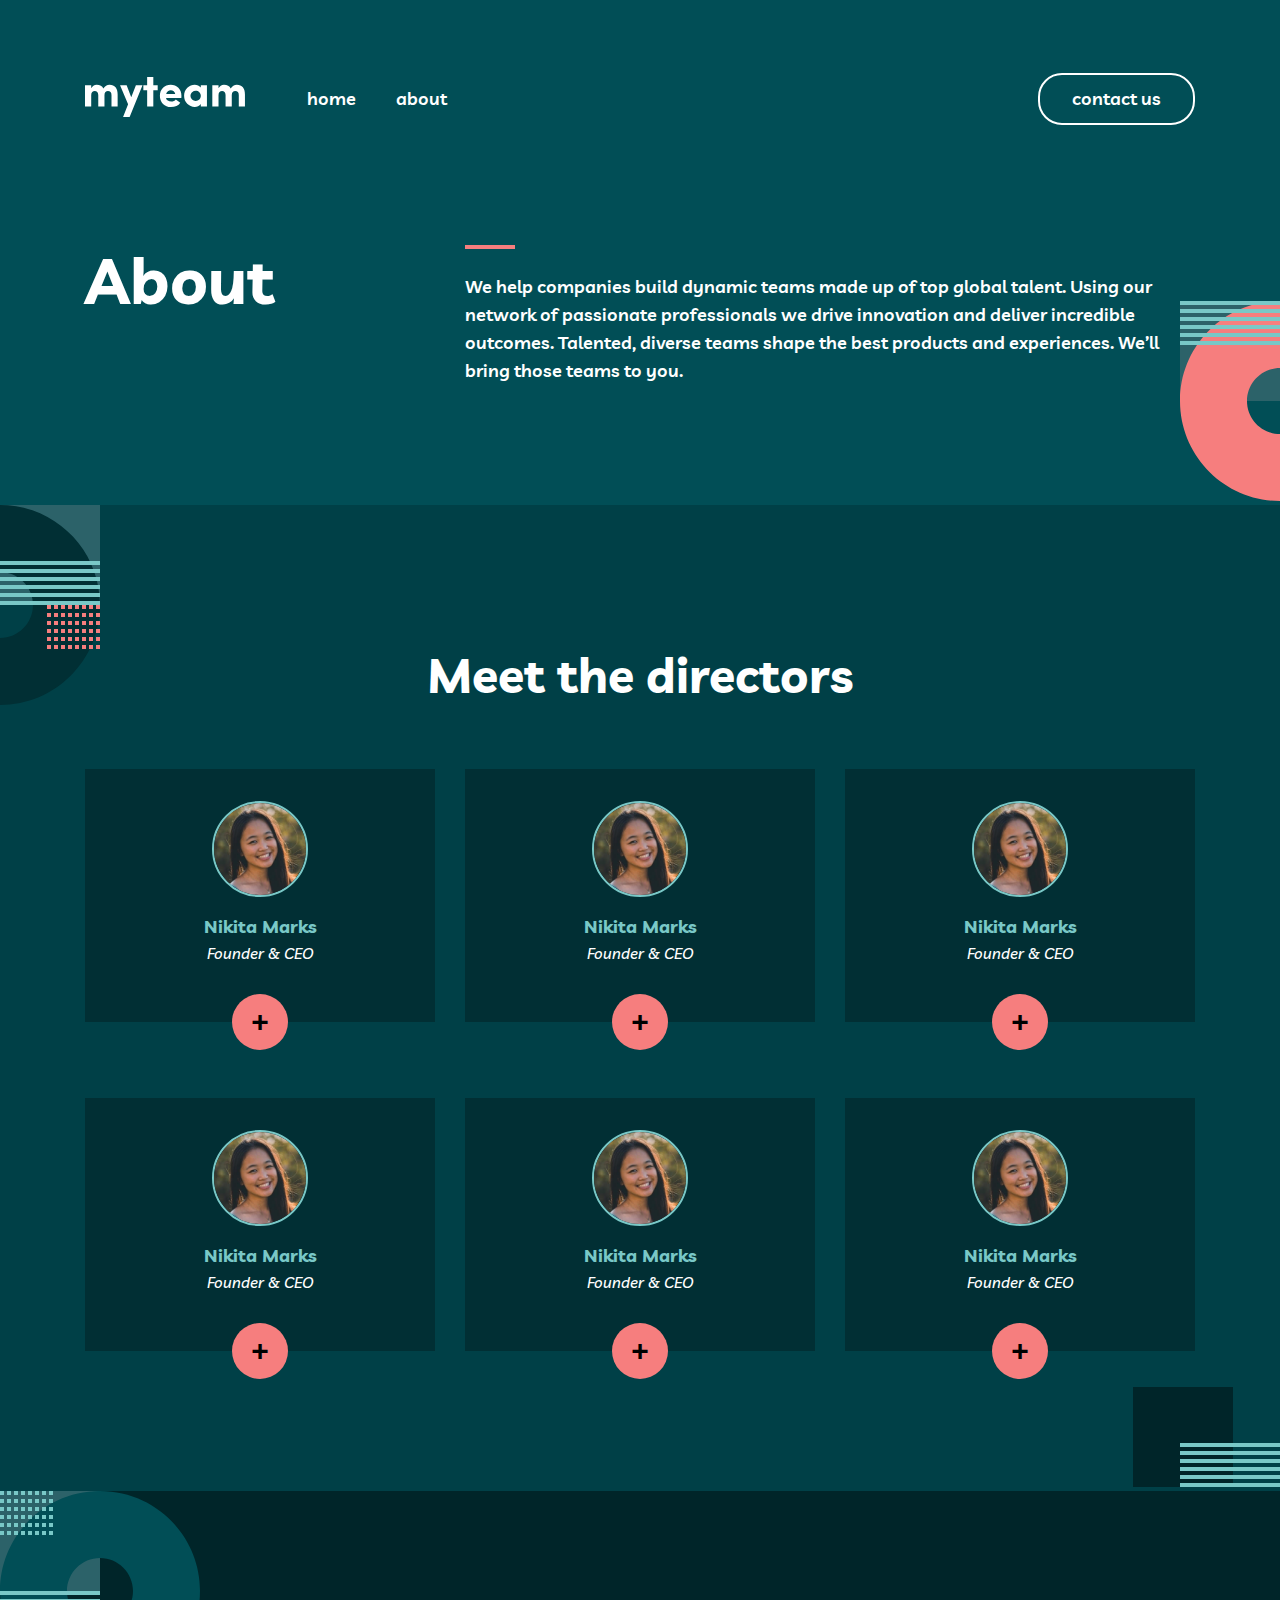
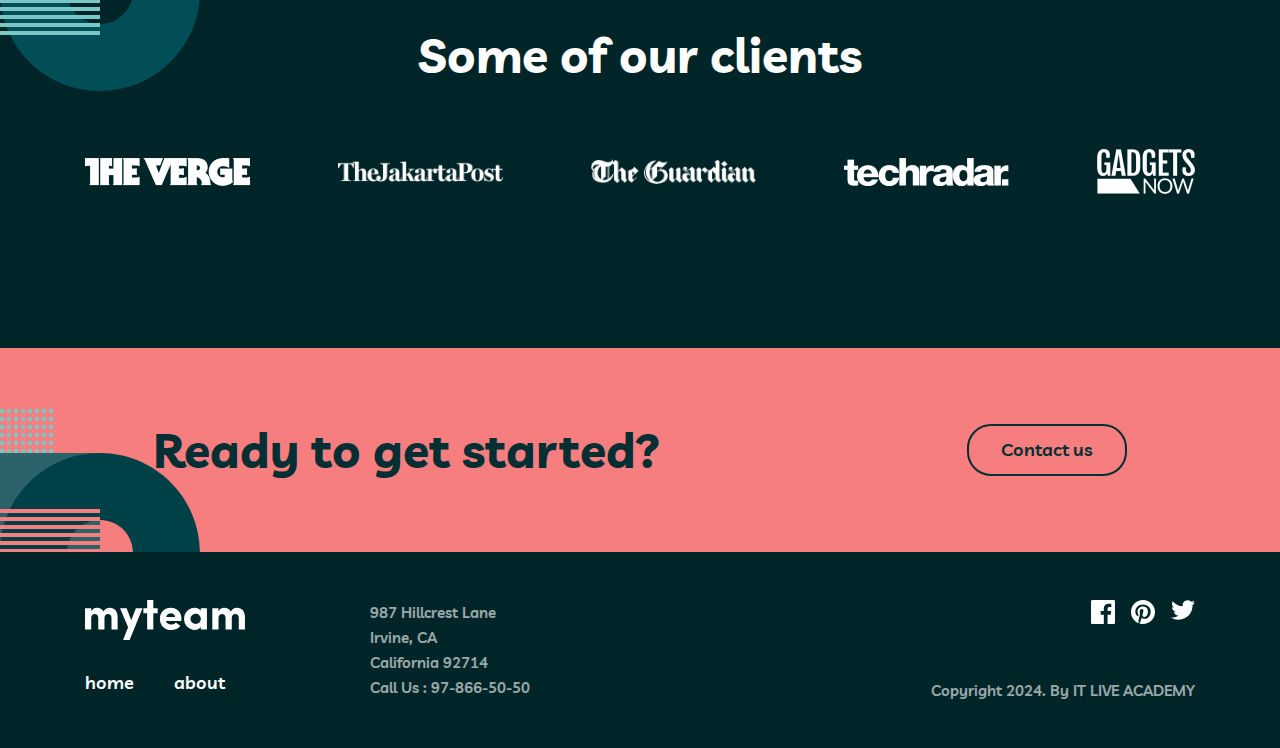
==== commit 3e47e7ea: "add clients html and css" ====
--- a/about.html
+++ b/about.html
@@ -213,6 +213,40 @@
           </div>
         </div>
       </div>
+
+      <!-- our clients -->
+      <div class="clients">
+        <div class="container">
+          <h2 class="our-client__title">Some of our clients</h2>
+          <div class="client-items">
+            <a href="#!" class="cleint-logo__link">
+              <img src="./img/logo-the-verge.png" alt="The-verge image" class="client-logo">
+            </a>
+            <a href="#!" class="cleint-logo__link">
+              <img src="./img/logo-jakarta-post.png" alt="The-jakarta image" class="client-logo">
+            </a>
+            <a href="#!" class="cleint-logo__link">
+              <img src="./img/logo-the-guardian.png" alt="The-guardian image" class="client-logo">
+            </a>
+            
+            <a href="#!" class="cleint-logo__link">
+              <img src="./img/logo-tech-radar.png" alt="The-radar image" class="client-logo">
+            </a>
+            <a href="#!" class="cleint-logo__link">
+              <img src="./img/logo-gadgets-now.png" style="height: 45px;" alt="The-gadgets image" class="client-logo">
+            </a>
+          </div>
+        </div>
+      </div>
+       <!-- our clients -->
+       <!-- contact -->
+    <div class="contact">
+      <div class="contact-content">
+        <h3 class="contact-title">Ready to get started?</h3>
+        <a href="#!" class="contact-btn primary-btn">Contact us</a>
+      </div>
+  </div>
+  <!-- contact -->
   </section>
     <!-- about-section -->
 
--- a/css/main.css
+++ b/css/main.css
@@ -42,7 +42,7 @@
 /* BODY */
 
 body {
-    background-color: var(--Deep-Jungle-Green);
+    background-color: var(--Midnight-Green);
     font-family: var(--Levvic-font);
     /* height: 2000px; */
 }
@@ -481,6 +481,23 @@
     .team {
         padding-top: 140px;
         padding-bottom: 140px;
+        background-color: var(--Deep-Jungle-Green);
+        position: relative;
+        overflow: hidden;
+    }
+
+    .team::before {
+        content: url(../img/bg-pattern-about-2-contact-1.svg);
+        position: absolute;
+        top: 0;
+        left: -100px;
+    }
+    
+    .team::after {
+        content: url(../img/bg-pattern-home-4-about-3.svg);
+        position: absolute;
+        bottom: 0;
+        right: 0;
     }
 
     .team-title {
@@ -553,12 +570,7 @@
     .team-about__more:hover {
         cursor: pointer;
     }
-    /* .team-about__more:hover ~ .team-card__content {
-        transform: scale(1);
-    } */
-    /* .team-about__more:active {
-        background-color: var(--Light-Coral);
-    } */
+  
     .team-card__content {
         width: 100%;
         height: 100%;
@@ -598,6 +610,45 @@
     }
   
     /* ABOUT TEAM */
+
+    /* ABOUT CLIENT */
+    .clients {
+        padding-top: 140px;
+        padding-bottom: 150px;
+        background-color: var(--Dark-Green);
+        position: relative;
+
+    }
+    .clients::before {
+        content: url(../img/bg-pattern-about-4.svg);
+        position: absolute;
+        top: 0;
+        left: 0;
+    }
+ 
+    .our-client__title {
+        text-align: center;
+        color: var(--White);
+        font-size: 48px;
+        font-weight: 700;
+        line-height: 48px;
+        margin-bottom: 70px;
+    }
+    .client-items {
+        display: flex;
+        align-items: center;
+        justify-content: space-between;
+    }
+    .cleint-logo__link {
+        display: block;
+    }
+    .client-logo {
+        max-width: 165px;
+        width: 100%;
+        height: auto;
+    }
+    /* ABOUT CLIENT */
+
 /* ABOUT PAGE */
 
 
--- a/css/media.css
+++ b/css/media.css
@@ -113,6 +113,25 @@
         line-height: 32px;
     }
     /* CONTACT SECTION */
+
+    /* ABOUT PAGE */
+    .team {
+        padding-top: 100px;
+        padding-bottom: 128px;
+    }
+    .team-title  {
+        font-size: 32px;
+        line-height: 32px;
+    }
+    .team-cards {
+        justify-content: center;
+        column-gap: 11px;
+    }
+    .team-card {
+        max-width: 281px;
+        width: 48%;
+    }
+    /* ABOUT PAGE */
 
     /* SITE FOOTER */
     .site-footer {
@@ -358,6 +377,33 @@
     .about-companies::after {
         bottom: -100px;
     }
+
+    .team {
+        padding-top: 88px;
+        padding-bottom: 116px;
+    }
+    .team::before {
+      
+        top: -100px;
+        left: -100px;
+    }
+    .team-title  {
+        font-size: 32px;
+        line-height: 32px;
+        margin-bottom: 48px;
+    }
+    .team-cards {
+        justify-content: center;
+        row-gap: 52px;
+       
+    }
+    .team-card {
+        max-width: unset;
+        width: 100%;
+    }
+
+
+
     /* ABOUT COMPANIES */
 
        /* SITE FOOTER */
